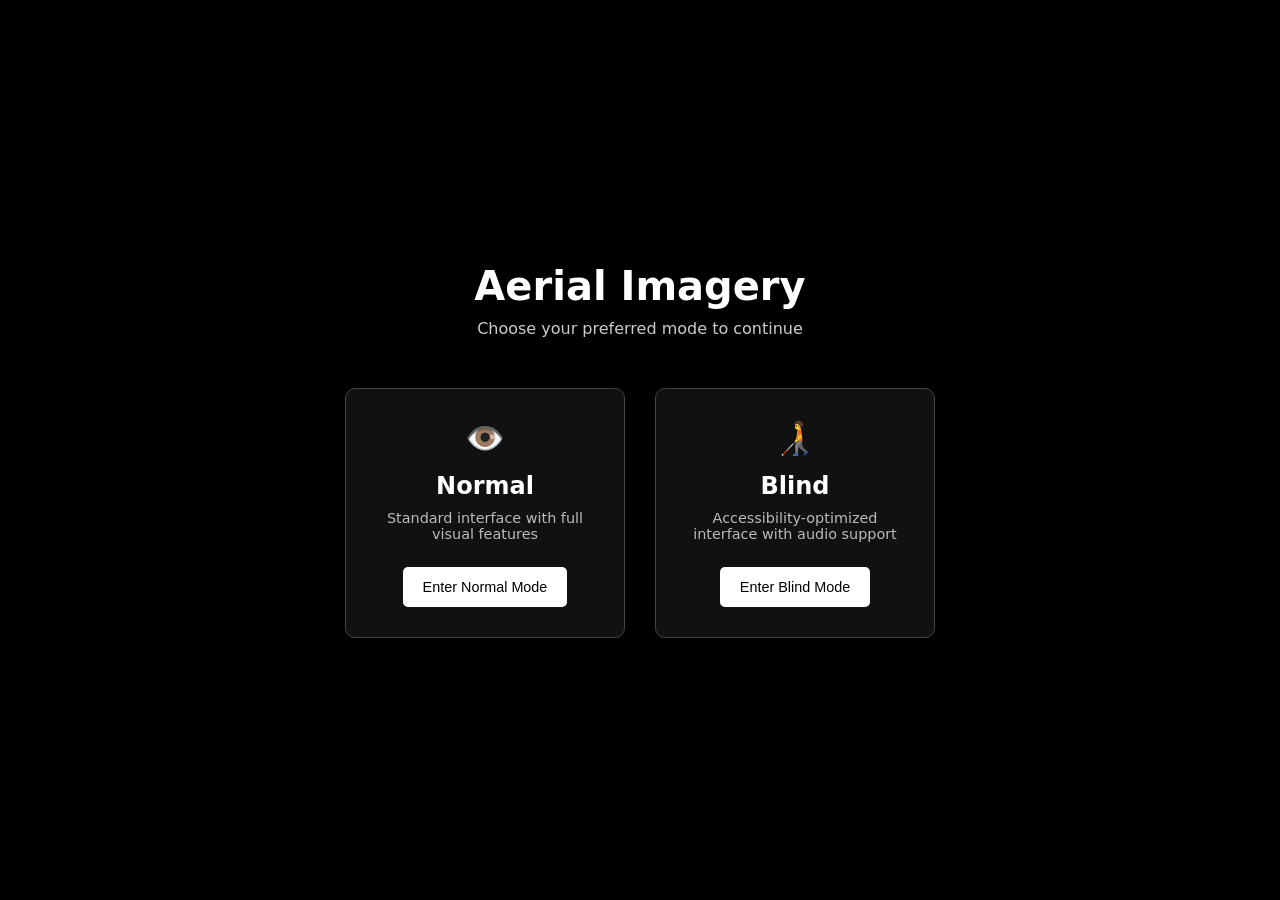
==== index.html @ b76ba3ab "Add files via upload" ====
<!DOCTYPE html>
<html lang="en">
<head>
  <meta charset="UTF-8" />
  <title>Aerial Imagery</title>
  <link rel="stylesheet" href="style.css" />
</head>
<body>

<main class="page">
  <h1>Aerial Imagery</h1>
  <p class="subtitle">Choose your preferred mode to continue</p>

  <div class="cards">
    <!-- Normal Card -->
    <div class="card">
      <div class="icon">👁️</div>
      <h2>Normal</h2>
      <p>Standard interface with full visual features</p>
      <button>Enter Normal Mode</button>
    </div>

    <!-- Blind Card -->
    <div class="card">
      <div class="icon">🧑‍🦯</div>
      <h2>Blind</h2>
      <p>Accessibility-optimized interface with audio support</p>
      <button>Enter Blind Mode</button>
    </div>
  </div>
</main>

</body>
</html>
---- style.css ----
* {
  margin: 0;
  padding: 0;
  box-sizing: border-box;
}

body {
  font-family: system-ui, Arial, sans-serif;
  background: #000;
  color: #fff;
  min-height: 100vh;
  display: flex;
  justify-content: center;
  align-items: center;
}

.page {
  text-align: center;
  max-width: 900px;
  width: 100%;
  padding: 40px;
}

h1 {
  font-size: 2.5rem;
  margin-bottom: 10px;
}

.subtitle {
  font-size: 1rem;
  color: #ccc;
  margin-bottom: 50px;
}

.cards {
  display: flex;
  gap: 30px;
  justify-content: center;
  flex-wrap: wrap;
}

.card {
  background: #111;
  border: 1px solid #444;
  border-radius: 10px;
  padding: 30px;
  width: 280px;
}

.icon {
  font-size: 2rem;
  margin-bottom: 15px;
}

.card h2 {
  margin-bottom: 10px;
}

.card p {
  font-size: 0.9rem;
  color: #bbb;
  margin-bottom: 25px;
}

button {
  background: #fff;
  color: #000;
  border: none;
  padding: 12px 20px;
  font-size: 0.9rem;
  cursor: pointer;
  border-radius: 5px;
}

button:hover,
button:focus {
  background: #ddd;
  outline: none;
}
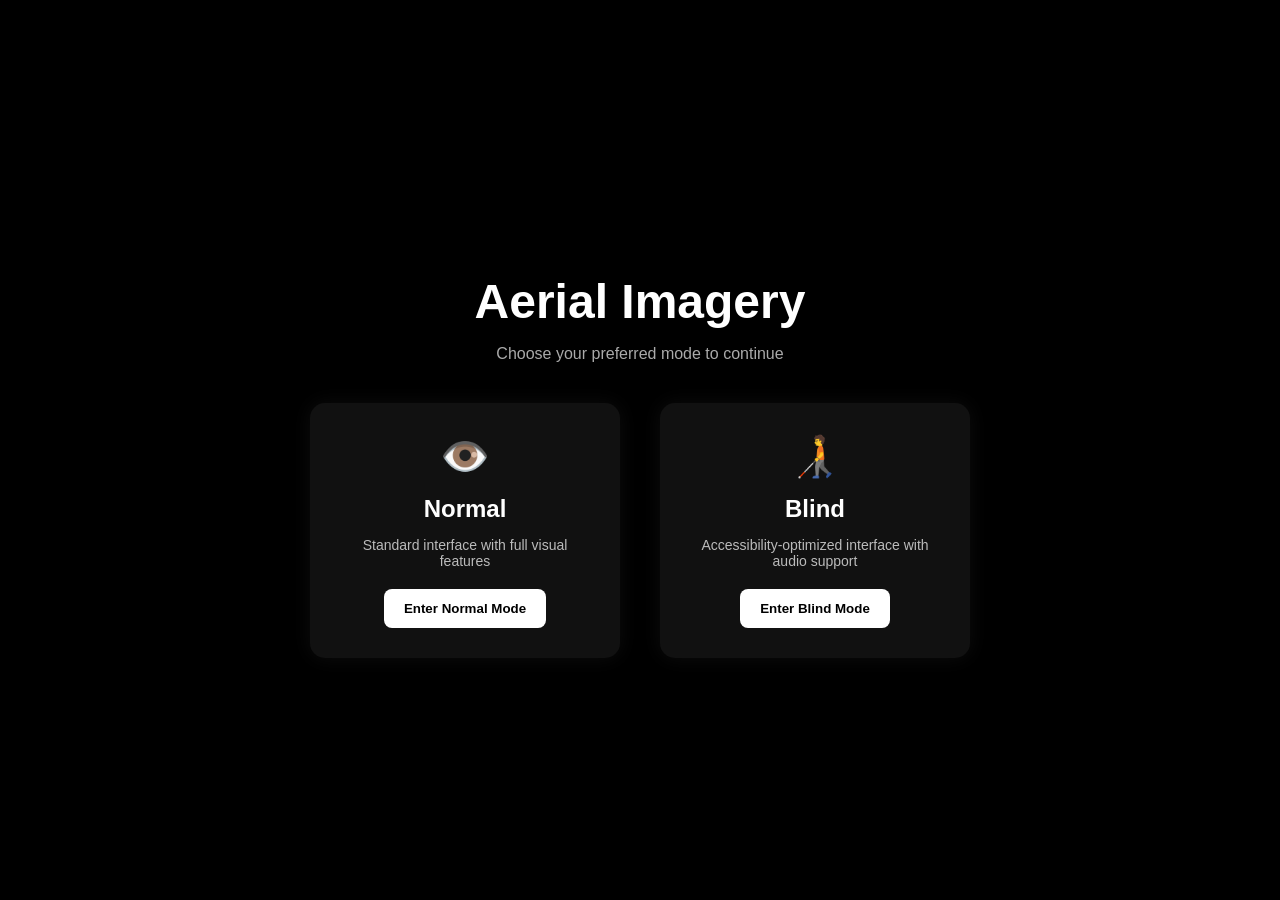
==== commit faa112f2: "Refactor index.html for improved structure and style" ====
--- a/index.html
+++ b/index.html
@@ -1,34 +1,124 @@
 <!DOCTYPE html>
 <html lang="en">
 <head>
-  <meta charset="UTF-8" />
-  <title>Aerial Imagery</title>
-  <link rel="stylesheet" href="style.css" />
+<meta charset="UTF-8">
+<title>Aerial Imagery</title>
+
+<style>
+
+body{
+    margin:0;
+    background:#000;
+    color:#fff;
+    font-family: "Segoe UI", sans-serif;
+    display:flex;
+    align-items:center;
+    justify-content:center;
+    height:100vh;
+}
+
+.container{
+    text-align:center;
+}
+
+h1{
+    font-size:48px;
+    margin-bottom:10px;
+}
+
+.subtitle{
+    color:#aaa;
+    margin-bottom:40px;
+}
+
+.card-container{
+    display:flex;
+    gap:40px;
+    justify-content:center;
+}
+
+.card{
+    background:#111;
+    padding:30px;
+    width:250px;
+    border-radius:15px;
+    box-shadow:0 0 20px rgba(255,255,255,0.05);
+    transition:0.3s;
+}
+
+.card:hover{
+    transform:translateY(-5px);
+    box-shadow:0 0 30px rgba(255,255,255,0.1);
+}
+
+.icon{
+    font-size:40px;
+    margin-bottom:15px;
+}
+
+.card h2{
+    margin:10px 0;
+}
+
+.card p{
+    color:#bbb;
+    font-size:14px;
+    margin-bottom:20px;
+}
+
+button{
+    padding:12px 20px;
+    border:none;
+    border-radius:8px;
+    background:#fff;
+    color:#000;
+    cursor:pointer;
+    font-weight:600;
+}
+
+button:hover{
+    background:#ddd;
+}
+
+a{
+    text-decoration:none;
+}
+
+</style>
 </head>
+
 <body>
 
-<main class="page">
-  <h1>Aerial Imagery</h1>
-  <p class="subtitle">Choose your preferred mode to continue</p>
+<div class="container">
 
-  <div class="cards">
-    <!-- Normal Card -->
+<h1>Aerial Imagery</h1>
+<p class="subtitle">Choose your preferred mode to continue</p>
+
+<div class="card-container">
+
+    <!-- Normal Mode -->
     <div class="card">
-      <div class="icon">👁️</div>
-      <h2>Normal</h2>
-      <p>Standard interface with full visual features</p>
-      <button>Enter Normal Mode</button>
+        <div class="icon">👁️</div>
+        <h2>Normal</h2>
+        <p>Standard interface with full visual features</p>
+        <a href="normal.html">
+            <button>Enter Normal Mode</button>
+        </a>
     </div>
 
-    <!-- Blind Card -->
+    <!-- Blind Mode -->
     <div class="card">
-      <div class="icon">🧑‍🦯</div>
-      <h2>Blind</h2>
-      <p>Accessibility-optimized interface with audio support</p>
-      <button>Enter Blind Mode</button>
+        <div class="icon">🧑‍🦯</div>
+        <h2>Blind</h2>
+        <p>Accessibility-optimized interface with audio support</p>
+        <a href="blind.html">
+            <button>Enter Blind Mode</button>
+        </a>
     </div>
-  </div>
-</main>
+    
+</div>
+
+</div>
 
 </body>
-</html>+</html>
